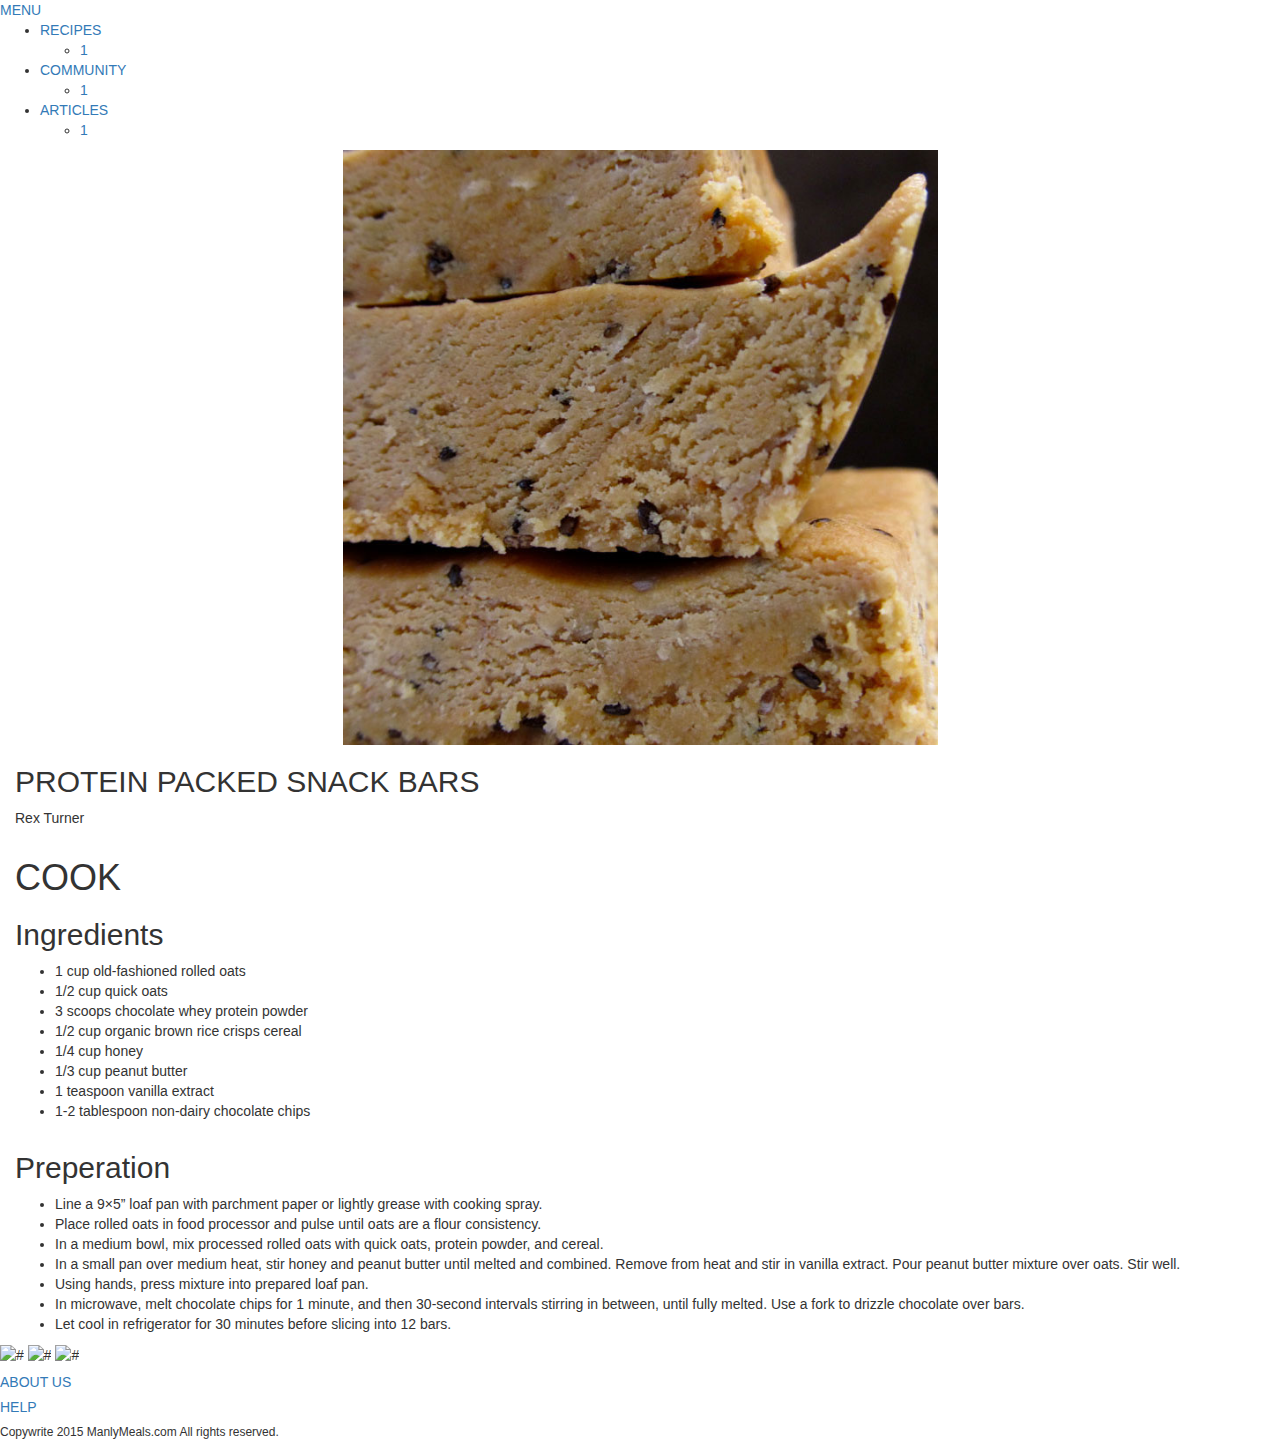
==== protein_bars.html @ 7df1ca2f "html-some_styles" ====
<!DOCTYPE html>
<html lang="en">

<head>
	<!--[if lt IE 9]>
	  <script src="https://oss.maxcdn.com/html5shiv/3.7.2/html5shiv.min.js"></script>
	  <script src="https://oss.maxcdn.com/respond/1.4.2/respond.min.js"></script>
	<endif>-->
	<meta charset="UTF-8">
	<meta http-equiv="X-UA-Compatible" content="IE=edge">
	<meta name="viewport" content="width=device-width, initial-scale=1">
	<title>MANLYMEALS</title>
  <link href="images/#" rel="shortcut icon">
	<link rel="stylesheet" href="https://maxcdn.bootstrapcdn.com/bootstrap/3.3.5/css/bootstrap.min.css">
	<link href="css/stylesheet.css" rel="stylesheet" type="text/css">
</head>

<body>

<header>
	<!--Pattern HTML-->
	<div id="pattern" class="pattern">
	  <!--Begin Pattern HTML-->
	  <a href="#menu" class="menu-link">MENU</a>
	  <nav id="menu" class="menu" role="navigation">
	    <ul class="level-1">
	      <!--Parent #1-->
				<li class="has-subnav">
	        <a href="#">RECIPES</a>
	        <ul class="level-2">
	          <li class="has-subnav">
	            <a href="#">1</a>
	        </ul>
	      </li>

	      <!--Parent #2-->
				<li class="has-subnav">
	        <a href="#">COMMUNITY</a>
	        <ul class="level-2">
	          <li class="has-subnav">
	            <a href="#">1</a>
	        </ul>
	      </li>

	      <!--Parent #3-->
	      <li class="has-subnav">
	        <a href="#">ARTICLES</a>
	        <ul class="level-2">
	          <li class="has-subnav">
	            <a href="#">1</a>
	        </ul>
	      </li>

	    </ul>
	  </nav>
	</div>
	<!--End Pattern HTML-->
</header>

<main>

	<div class="featured">

		<div class="col-xs-12">
			<img class="circle col-xs-offset-3 col-xs-6" src="images/protein_bars_thumbnail.jpg" alt="picture os protein packed snack bars">
		</div>
		<div class="col-xs-12">
			<h2>PROTEIN PACKED SNACK BARS</h2>
			<p>Rex Turner</p>
		</div>

	</div>

	<article class="col-xs-12">

		<h1>COOK</h1>

	<div>
		<h2>Ingredients</h2>
		<ul>
			<li>1 cup old-fashioned rolled oats</li>
			<li>1/2 cup quick oats</li>
			<li>3 scoops chocolate whey protein powder</li>
			<li>1/2 cup organic brown rice crisps cereal</li>
			<li>1/4 cup honey</li>
			<li>1/3 cup peanut butter</li>
			<li>1 teaspoon vanilla extract</li>
			<li>1-2 tablespoon non-dairy chocolate chips</li>
		</ul>
	</div>
	</article>

	<article class="col-xs-12">

	<div>
		<h2>Preperation</h2>
		<ul>
			<li>Line a 9×5” loaf pan with parchment paper or lightly grease with cooking spray.</li>
			<li>Place rolled oats in food processor and pulse until oats are a flour consistency.</li>
			<li>In a medium bowl, mix processed rolled oats with quick oats, protein powder, and cereal.</li>
			<li>In a small pan over medium heat, stir honey and peanut butter until melted and combined. Remove from heat and stir in vanilla extract. Pour peanut butter mixture over oats. Stir well.</li>
			<li>Using hands, press mixture into prepared loaf pan.</li>
			<li>In microwave, melt chocolate chips for 1 minute, and then 30-second intervals stirring in between, until fully melted. Use a fork to drizzle chocolate over bars.</li>
			<li>Let cool in refrigerator for 30 minutes before slicing into 12 bars.</li>
		</ul>
	</div>
	</article>

</main>

<footer>
	<img src="images/#" alt="#">
	<img src="images/#" alt="#">
	<img src="images/#" alt="#">
	<ul class="list-unstyled">
		<li><a href="#"><h5>ABOUT US</h5></a></li>
		<li><a href="#"><h5>HELP</h5></a></li>
	</ul>
	<h6>Copywrite 2015 ManlyMeals.com All rights reserved.</h6>
</footer>

<script src="https://maxcdn.bootstrapcdn.com/bootstrap/3.3.5/js/bootstrap.min.js"></script>
<script src="https://ajax.googleapis.com/ajax/libs/jquery/1.11.3/jquery.min.js"></script>
<script src="https://maxcdn.bootstrapcdn.com/bootstrap/3.3.5/js/bootstrap.min.js"></script>
<script src="menu.js"></script>
<script src="js/bootstrap.min.js"></script>

</body>

</html>
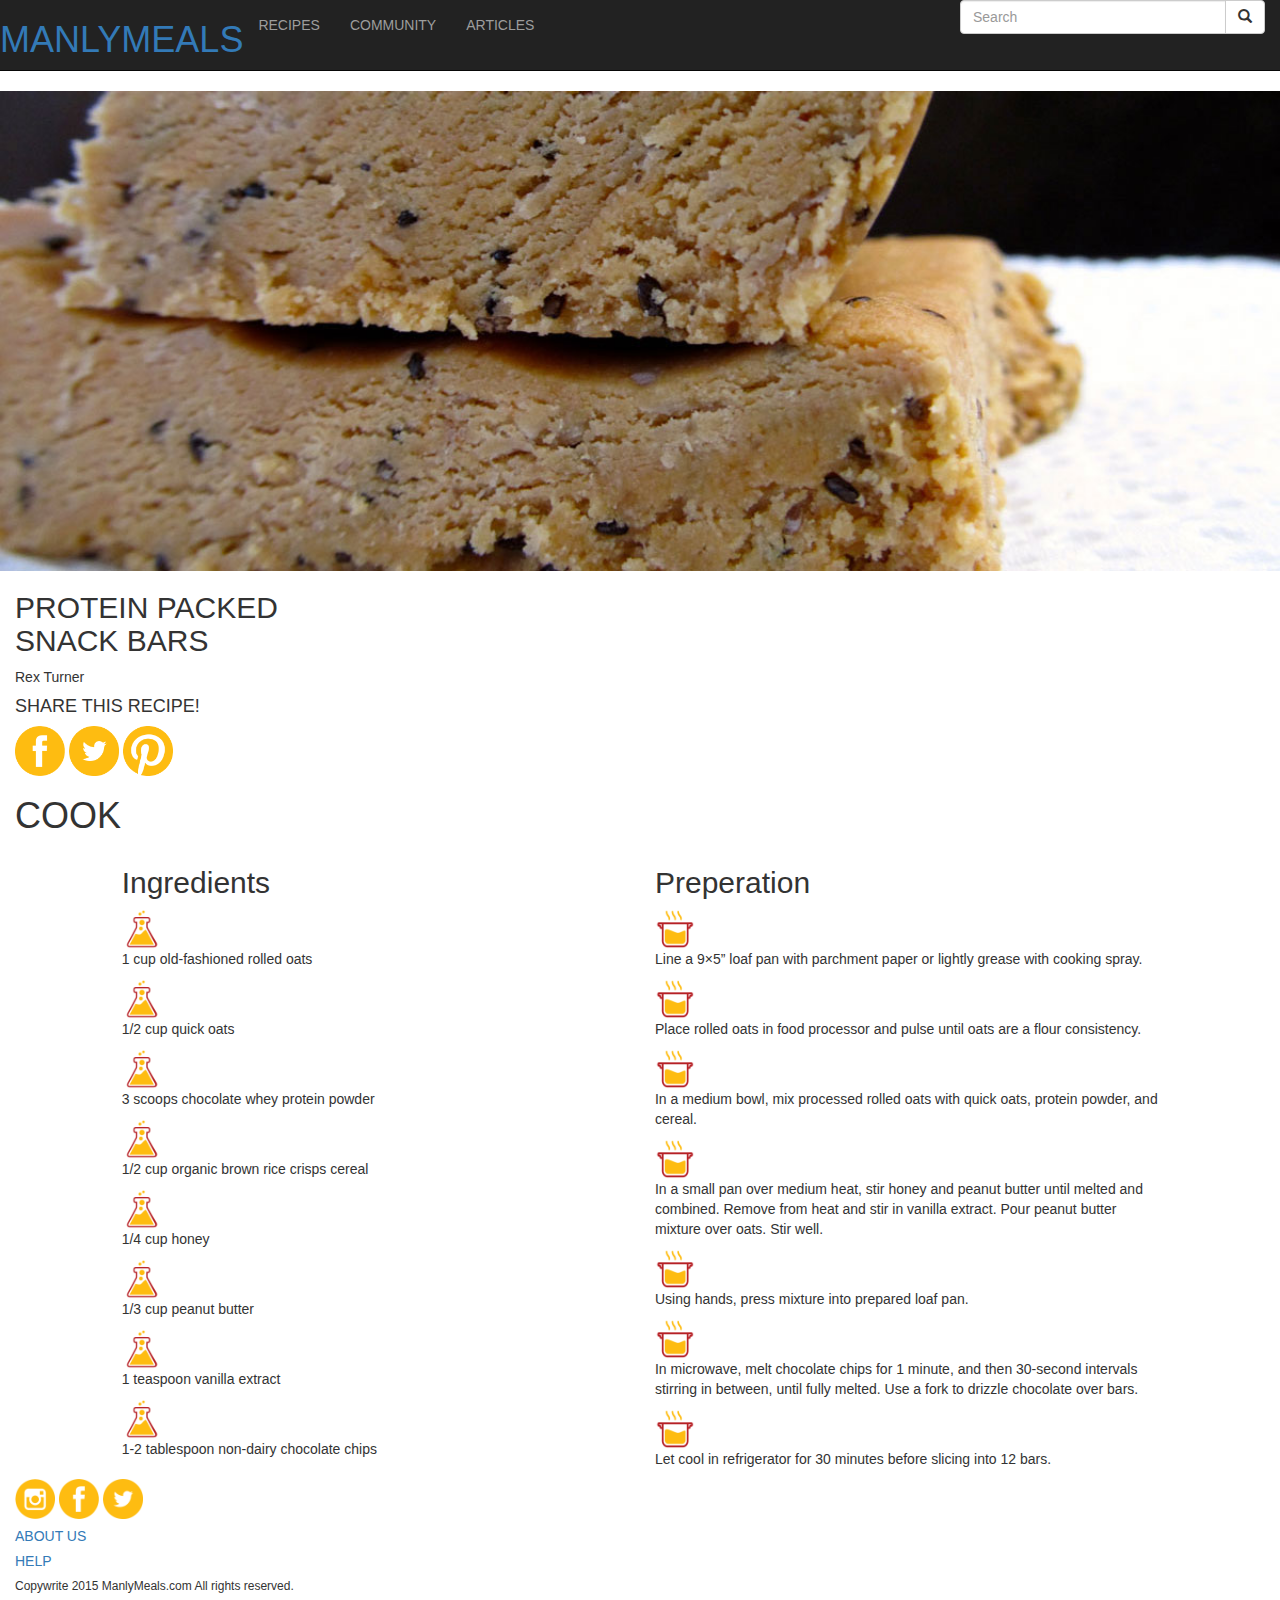
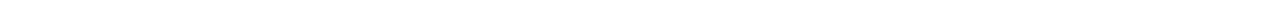
==== commit 7af0e25e: "critique" ====
--- a/protein_bars.html
+++ b/protein_bars.html
@@ -11,6 +11,9 @@
 	<meta name="viewport" content="width=device-width, initial-scale=1">
 	<title>MANLYMEALS</title>
   <link href="images/#" rel="shortcut icon">
+	<link href='https://fonts.googleapis.com/css?family=Oswald' rel='stylesheet' type='text/css'>
+	<link href='https://fonts.googleapis.com/css?family=Alfa+Slab+One' rel='stylesheet' type='text/css'>
+	<link href='https://fonts.googleapis.com/css?family=Roboto+Slab' rel='stylesheet' type='text/css'>
 	<link rel="stylesheet" href="https://maxcdn.bootstrapcdn.com/bootstrap/3.3.5/css/bootstrap.min.css">
 	<link href="css/stylesheet.css" rel="stylesheet" type="text/css">
 </head>
@@ -18,103 +21,103 @@
 <body>
 
 <header>
-	<!--Pattern HTML-->
-	<div id="pattern" class="pattern">
-	  <!--Begin Pattern HTML-->
-	  <a href="#menu" class="menu-link">MENU</a>
-	  <nav id="menu" class="menu" role="navigation">
-	    <ul class="level-1">
-	      <!--Parent #1-->
-				<li class="has-subnav">
-	        <a href="#">RECIPES</a>
-	        <ul class="level-2">
-	          <li class="has-subnav">
-	            <a href="#">1</a>
+	<!--NAVIGATION-->
+	<div class="navbar navbar-inverse navbar-static-top" role="navigation">
+
+	    <div class="navbar-header">
+	        <button type="button" class="navbar-toggle" data-toggle="collapse" data-target=".navbar-ex1-collapse">
+	        	<span class="sr-only">Toggle navigation</span>
+						<img class="burger_nav" src="images/burger_icon.png" alt="Navigation" width="40em">
+	        </button>
+					<h1><a href="index.html" alt="home">MANLYMEALS</a></h1>
+	    </div>
+
+	    <div class="collapse navbar-collapse navbar-ex1-collapse">
+
+					<div class="nav col-xs-12 col-sm-3 col-md-3 pull-right">
+						<form class="navbar-search" role="search">
+							<div class="input-group">
+								<input type="text" class="form-control search-bar" placeholder="Search" name="srch-term" id="srch-term">
+								<div class="input-group-btn">
+									<button class="btn btn-default" type="submit"><i class="glyphicon glyphicon-search"></i></button>
+								</div>
+							</div>
+						</form>
+					</div>
+
+	        <ul class="nav navbar-nav">
+	            <li><a href="recipes.html" class="selected">RECIPES</a></li>
+	            <li><a href="#">COMMUNITY</a></li>
+	            <li><a href="#">ARTICLES</a></li>
 	        </ul>
-	      </li>
 
-	      <!--Parent #2-->
-				<li class="has-subnav">
-	        <a href="#">COMMUNITY</a>
-	        <ul class="level-2">
-	          <li class="has-subnav">
-	            <a href="#">1</a>
-	        </ul>
-	      </li>
-
-	      <!--Parent #3-->
-	      <li class="has-subnav">
-	        <a href="#">ARTICLES</a>
-	        <ul class="level-2">
-	          <li class="has-subnav">
-	            <a href="#">1</a>
-	        </ul>
-	      </li>
-
-	    </ul>
-	  </nav>
+	    </div>
 	</div>
-	<!--End Pattern HTML-->
+	<!--END NAVIGATION-->
 </header>
 
 <main>
 
 	<div class="featured">
 
-		<div class="col-xs-12">
-			<img class="circle col-xs-offset-3 col-xs-6" src="images/protein_bars_thumbnail.jpg" alt="picture os protein packed snack bars">
+		<div>
+			<img src="images/protein_bars.jpg" alt="picture os protein packed snack bars" width="100%">
 		</div>
-		<div class="col-xs-12">
-			<h2>PROTEIN PACKED SNACK BARS</h2>
+		<div class="col-xs-12 recipe">
+			<h2>PROTEIN PACKED<br>SNACK BARS</h2>
 			<p>Rex Turner</p>
+			<h4>SHARE THIS RECIPE!</h4>
+			<img src="images/facebook_icon.png" alt="post to Facebook" width="50em">
+			<img src="images/twitter_icon.png" alt="share with Twitter" width="50em">
+			<img src="images/pinterest_icon.png" alt="share on Piterest" width="50em">
 		</div>
 
 	</div>
 
-	<article class="col-xs-12">
+	<h1 class="featured col-xs-12">COOK</h1>
 
-		<h1>COOK</h1>
+	<article class="col-xs-12 col-sm-offset-1 col-sm-5">
 
 	<div>
 		<h2>Ingredients</h2>
-		<ul>
-			<li>1 cup old-fashioned rolled oats</li>
-			<li>1/2 cup quick oats</li>
-			<li>3 scoops chocolate whey protein powder</li>
-			<li>1/2 cup organic brown rice crisps cereal</li>
-			<li>1/4 cup honey</li>
-			<li>1/3 cup peanut butter</li>
-			<li>1 teaspoon vanilla extract</li>
-			<li>1-2 tablespoon non-dairy chocolate chips</li>
+		<ul class="list-unstyled ingredient_list">
+			<li><img class="ingredient_icon" src="images/ingredient.png" alt="ingredient" width="40em"><p>1 cup old-fashioned rolled oats</p></li>
+			<li><img class="ingredient_icon" src="images/ingredient.png" alt="ingredient" width="40em"><p>1/2 cup quick oats</p></li>
+			<li><img class="ingredient_icon" src="images/ingredient.png" alt="ingredient" width="40em"><p>3 scoops chocolate whey protein powder</p></li>
+			<li><img class="ingredient_icon" src="images/ingredient.png" alt="ingredient" width="40em"><p>1/2 cup organic brown rice crisps cereal</p></li>
+			<li><img class="ingredient_icon" src="images/ingredient.png" alt="ingredient" width="40em"><p>1/4 cup honey</p></li>
+			<li><img class="ingredient_icon" src="images/ingredient.png" alt="ingredient" width="40em"><p>1/3 cup peanut butter</p></li>
+			<li><img class="ingredient_icon" src="images/ingredient.png" alt="ingredient" width="40em"><p>1 teaspoon vanilla extract</p></li>
+			<li><img class="ingredient_icon" src="images/ingredient.png" alt="ingredient" width="40em"><p>1-2 tablespoon non-dairy chocolate chips</p></li>
 		</ul>
 	</div>
 	</article>
 
-	<article class="col-xs-12">
+	<article class="col-xs-12 col-sm-offest-1 col-sm-5">
 
 	<div>
 		<h2>Preperation</h2>
-		<ul>
-			<li>Line a 9×5” loaf pan with parchment paper or lightly grease with cooking spray.</li>
-			<li>Place rolled oats in food processor and pulse until oats are a flour consistency.</li>
-			<li>In a medium bowl, mix processed rolled oats with quick oats, protein powder, and cereal.</li>
-			<li>In a small pan over medium heat, stir honey and peanut butter until melted and combined. Remove from heat and stir in vanilla extract. Pour peanut butter mixture over oats. Stir well.</li>
-			<li>Using hands, press mixture into prepared loaf pan.</li>
-			<li>In microwave, melt chocolate chips for 1 minute, and then 30-second intervals stirring in between, until fully melted. Use a fork to drizzle chocolate over bars.</li>
-			<li>Let cool in refrigerator for 30 minutes before slicing into 12 bars.</li>
+		<ul class="list-unstyled prep_list">
+			<li><img class="prep_icon" src="images/prep.png" alt="preparation" width="40em"><p>Line a 9×5” loaf pan with parchment paper or lightly grease with cooking spray.</p></li>
+			<li><img class="prep_icon" src="images/prep.png" alt="preparation" width="40em"><p>Place rolled oats in food processor and pulse until oats are a flour consistency.</p></li>
+			<li><img class="prep_icon" src="images/prep.png" alt="preparation" width="40em"><p>In a medium bowl, mix processed rolled oats with quick oats, protein powder, and cereal.</p></li>
+			<li><img class="prep_icon" src="images/prep.png" alt="preparation" width="40em"><p>In a small pan over medium heat, stir honey and peanut butter until melted and combined. Remove from heat and stir in vanilla extract. Pour peanut butter mixture over oats. Stir well.</p></li>
+			<li><img class="prep_icon" src="images/prep.png" alt="preparation" width="40em"><p>Using hands, press mixture into prepared loaf pan.</p></li>
+			<li><img class="prep_icon" src="images/prep.png" alt="preparation" width="40em"><p>In microwave, melt chocolate chips for 1 minute, and then 30-second intervals stirring in between, until fully melted. Use a fork to drizzle chocolate over bars.</p></li>
+			<li><img class="prep_icon" src="images/prep.png" alt="preparation" width="40em"><p>Let cool in refrigerator for 30 minutes before slicing into 12 bars.</p></li>
 		</ul>
 	</div>
 	</article>
 
 </main>
 
-<footer>
-	<img src="images/#" alt="#">
-	<img src="images/#" alt="#">
-	<img src="images/#" alt="#">
+<footer class="col-xs-12">
+	<a href="#"><img src="images/instagram_icon.png" alt="link to Instagram page" width="40em"></a>
+	<a href="#"><img src="images/facebook_icon.png" alt="link to Facebook page" width="40em"></a>
+	<a href="#"><img src="images/twitter_icon.png" alt="link to Twitter page" width="40em"></a>
 	<ul class="list-unstyled">
-		<li><a href="#"><h5>ABOUT US</h5></a></li>
-		<li><a href="#"><h5>HELP</h5></a></li>
+		<li><h5><a href="#">ABOUT US</a></h5></li>
+		<li><h5><a href="#">HELP</a></h5></li>
 	</ul>
 	<h6>Copywrite 2015 ManlyMeals.com All rights reserved.</h6>
 </footer>
@@ -122,7 +125,6 @@
 <script src="https://maxcdn.bootstrapcdn.com/bootstrap/3.3.5/js/bootstrap.min.js"></script>
 <script src="https://ajax.googleapis.com/ajax/libs/jquery/1.11.3/jquery.min.js"></script>
 <script src="https://maxcdn.bootstrapcdn.com/bootstrap/3.3.5/js/bootstrap.min.js"></script>
-<script src="menu.js"></script>
 <script src="js/bootstrap.min.js"></script>
 
 </body>
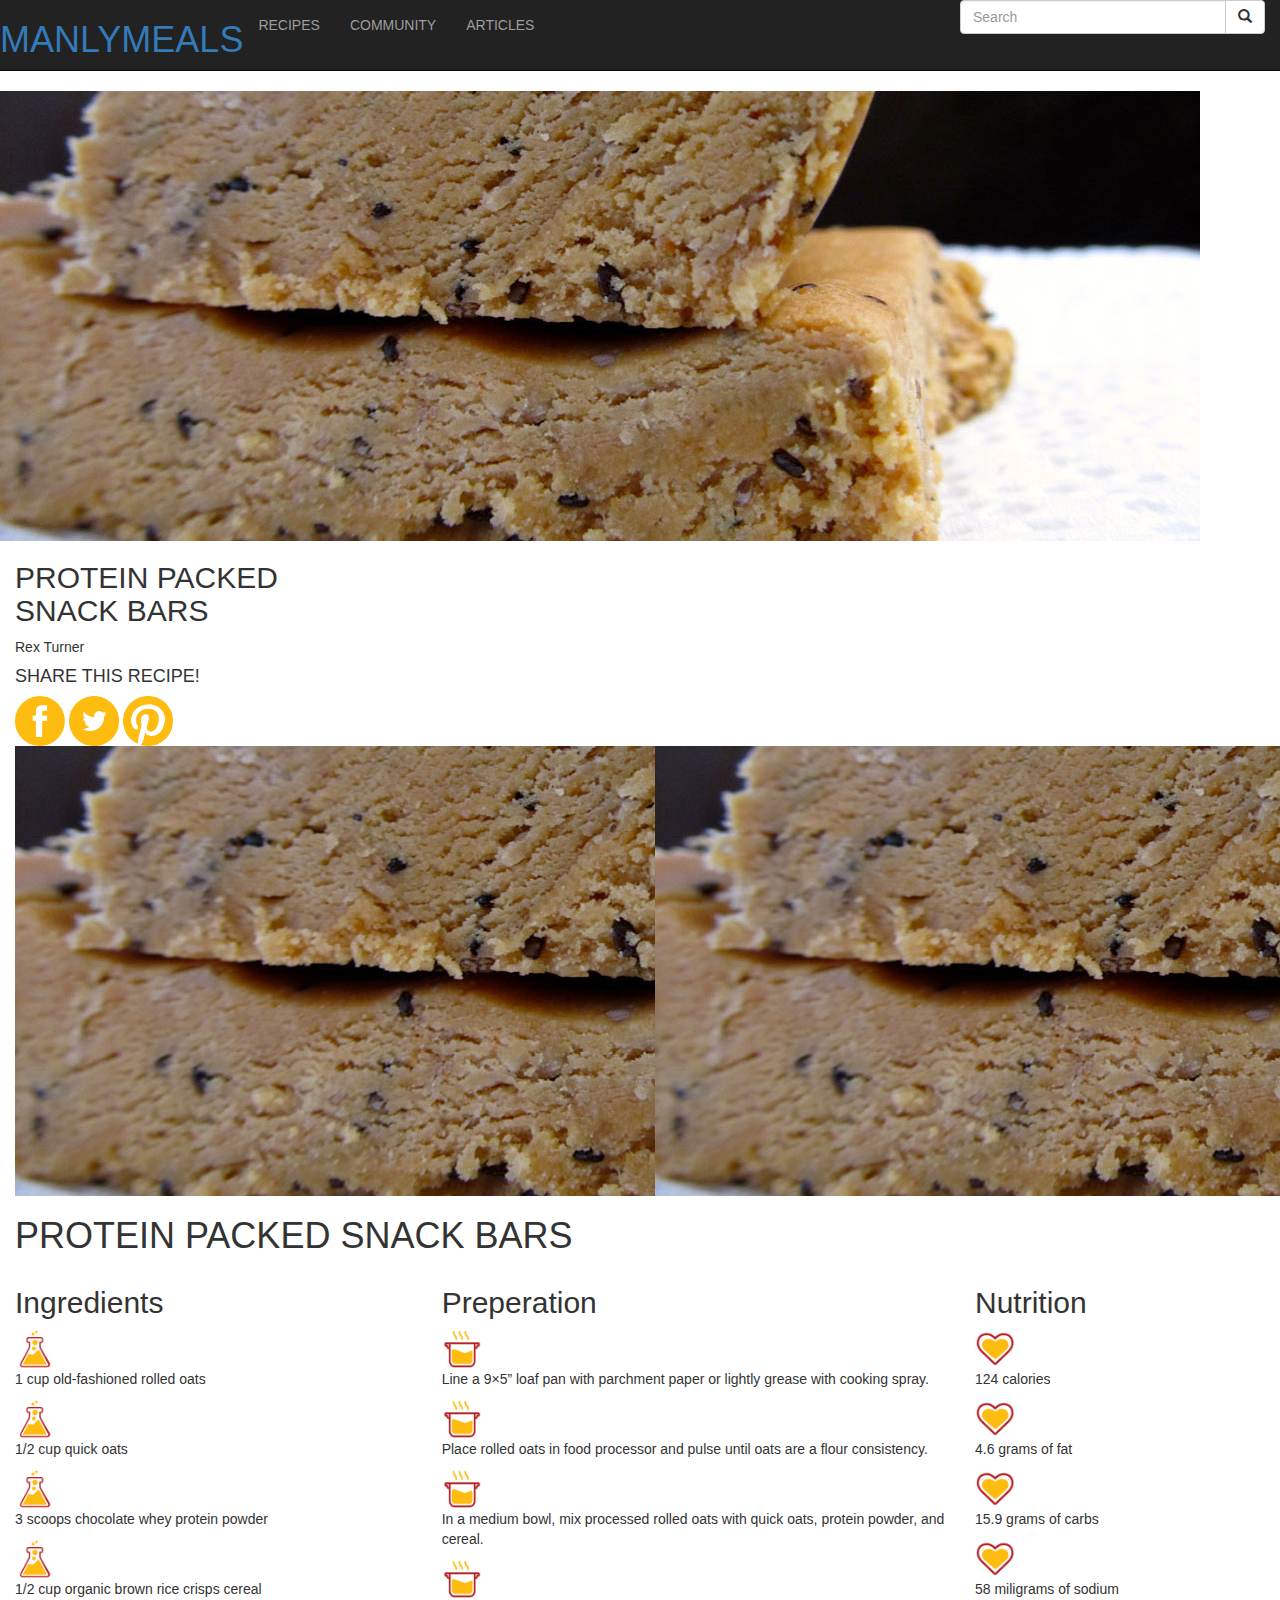
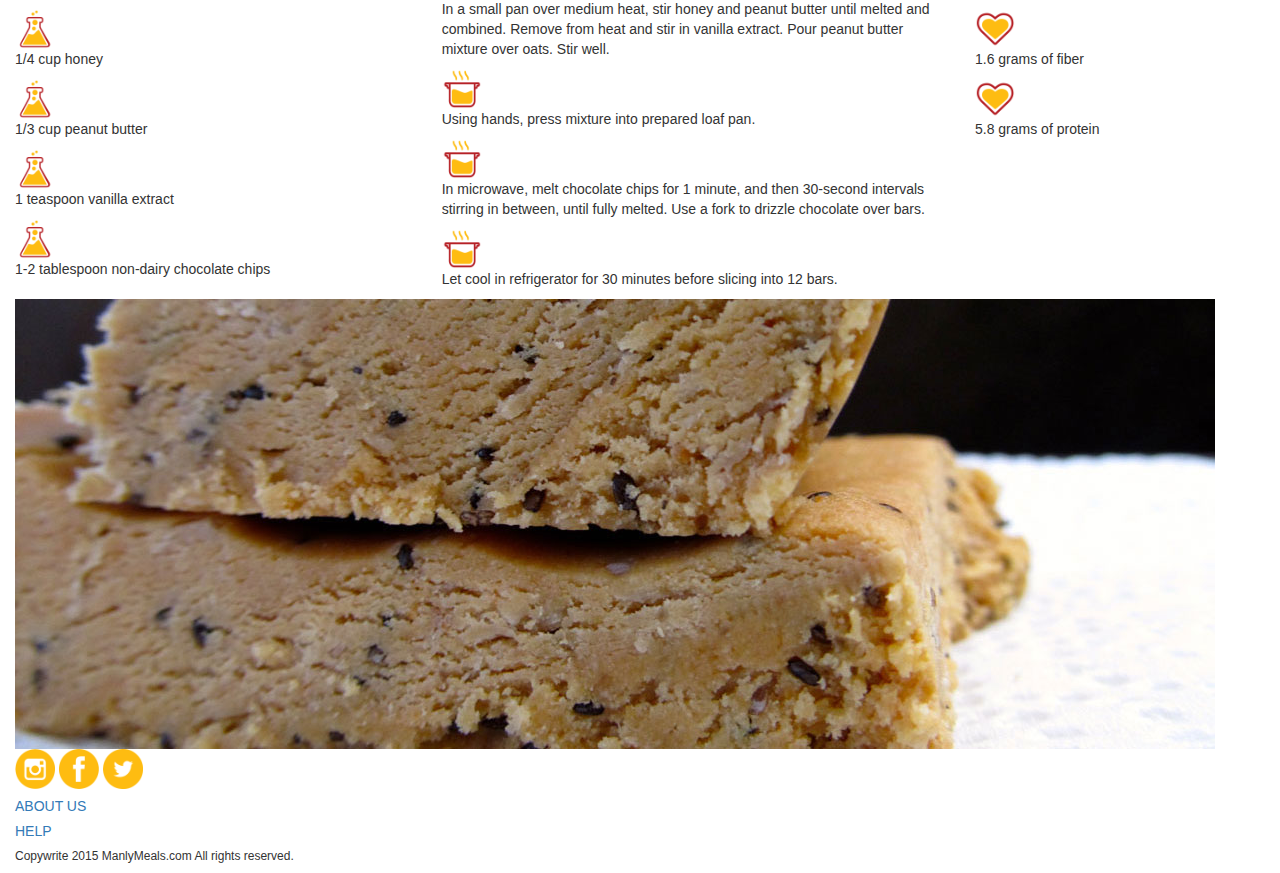
==== commit 657600f8: "validated code" ====
--- a/protein_bars.html
+++ b/protein_bars.html
@@ -27,9 +27,9 @@
 	    <div class="navbar-header">
 	        <button type="button" class="navbar-toggle" data-toggle="collapse" data-target=".navbar-ex1-collapse">
 	        	<span class="sr-only">Toggle navigation</span>
-						<img class="burger_nav" src="images/burger_icon.png" alt="Navigation" width="40em">
+						<img class="burger_nav" src="images/burger_icon.png" alt="navigation" width="40">
 	        </button>
-					<h1><a href="index.html" alt="home">MANLYMEALS</a></h1>
+					<h1><a href="index.html">MANLYMEALS</a></h1>
 	    </div>
 
 	    <div class="collapse navbar-collapse navbar-ex1-collapse">
@@ -60,61 +60,87 @@
 
 	<div class="featured">
 
-		<div>
-			<img src="images/protein_bars.jpg" alt="picture os protein packed snack bars" width="100%">
+		<div class="image">
+			<img src="images/protein_bars.jpg" alt="picture os protein packed snack bars">
 		</div>
 		<div class="col-xs-12 recipe">
 			<h2>PROTEIN PACKED<br>SNACK BARS</h2>
 			<p>Rex Turner</p>
 			<h4>SHARE THIS RECIPE!</h4>
-			<img src="images/facebook_icon.png" alt="post to Facebook" width="50em">
-			<img src="images/twitter_icon.png" alt="share with Twitter" width="50em">
-			<img src="images/pinterest_icon.png" alt="share on Piterest" width="50em">
+			<img src="images/facebook_icon.png" alt="post to Facebook" width="50">
+			<img src="images/twitter_icon.png" alt="share with Twitter" width="50">
+			<img src="images/pinterest_icon.png" alt="share on Piterest" width="50">
 		</div>
 
 	</div>
 
-	<h1 class="featured col-xs-12">COOK</h1>
+<div class="image recipe_images col-xs-12 col-sm-6">
+	<img src="images/protein_bars.jpg" alt="picture of protein packed snack bars">
+</div>
+<div class="image recipe_images col-xs-12 col-sm-6">
+	<img src="images/protein_bars.jpg" alt="picture of protein packed snack bars">
+</div>
 
-	<article class="col-xs-12 col-sm-offset-1 col-sm-5">
+	<h1 class="featured col-xs-12">PROTEIN PACKED SNACK BARS</h1>
+
+	<article class="col-xs-12 col-sm-offset-1 col-sm-5 col-md-offset-0 col-md-4">
 
 	<div>
 		<h2>Ingredients</h2>
 		<ul class="list-unstyled ingredient_list">
-			<li><img class="ingredient_icon" src="images/ingredient.png" alt="ingredient" width="40em"><p>1 cup old-fashioned rolled oats</p></li>
-			<li><img class="ingredient_icon" src="images/ingredient.png" alt="ingredient" width="40em"><p>1/2 cup quick oats</p></li>
-			<li><img class="ingredient_icon" src="images/ingredient.png" alt="ingredient" width="40em"><p>3 scoops chocolate whey protein powder</p></li>
-			<li><img class="ingredient_icon" src="images/ingredient.png" alt="ingredient" width="40em"><p>1/2 cup organic brown rice crisps cereal</p></li>
-			<li><img class="ingredient_icon" src="images/ingredient.png" alt="ingredient" width="40em"><p>1/4 cup honey</p></li>
-			<li><img class="ingredient_icon" src="images/ingredient.png" alt="ingredient" width="40em"><p>1/3 cup peanut butter</p></li>
-			<li><img class="ingredient_icon" src="images/ingredient.png" alt="ingredient" width="40em"><p>1 teaspoon vanilla extract</p></li>
-			<li><img class="ingredient_icon" src="images/ingredient.png" alt="ingredient" width="40em"><p>1-2 tablespoon non-dairy chocolate chips</p></li>
+			<li><img class="ingredient_icon" src="images/ingredient.png" alt="ingredient" width="40"><p>1 cup old-fashioned rolled oats</p></li>
+			<li><img class="ingredient_icon" src="images/ingredient.png" alt="ingredient" width="40"><p>1/2 cup quick oats</p></li>
+			<li><img class="ingredient_icon" src="images/ingredient.png" alt="ingredient" width="40"><p>3 scoops chocolate whey protein powder</p></li>
+			<li><img class="ingredient_icon" src="images/ingredient.png" alt="ingredient" width="40"><p>1/2 cup organic brown rice crisps cereal</p></li>
+			<li><img class="ingredient_icon" src="images/ingredient.png" alt="ingredient" width="40"><p>1/4 cup honey</p></li>
+			<li><img class="ingredient_icon" src="images/ingredient.png" alt="ingredient" width="40"><p>1/3 cup peanut butter</p></li>
+			<li><img class="ingredient_icon" src="images/ingredient.png" alt="ingredient" width="40"><p>1 teaspoon vanilla extract</p></li>
+			<li><img class="ingredient_icon" src="images/ingredient.png" alt="ingredient" width="40"><p>1-2 tablespoon non-dairy chocolate chips</p></li>
 		</ul>
 	</div>
 	</article>
 
-	<article class="col-xs-12 col-sm-offest-1 col-sm-5">
+	<article class="col-xs-12 col-sm-5 col-md-5">
 
 	<div>
 		<h2>Preperation</h2>
 		<ul class="list-unstyled prep_list">
-			<li><img class="prep_icon" src="images/prep.png" alt="preparation" width="40em"><p>Line a 9×5” loaf pan with parchment paper or lightly grease with cooking spray.</p></li>
-			<li><img class="prep_icon" src="images/prep.png" alt="preparation" width="40em"><p>Place rolled oats in food processor and pulse until oats are a flour consistency.</p></li>
-			<li><img class="prep_icon" src="images/prep.png" alt="preparation" width="40em"><p>In a medium bowl, mix processed rolled oats with quick oats, protein powder, and cereal.</p></li>
-			<li><img class="prep_icon" src="images/prep.png" alt="preparation" width="40em"><p>In a small pan over medium heat, stir honey and peanut butter until melted and combined. Remove from heat and stir in vanilla extract. Pour peanut butter mixture over oats. Stir well.</p></li>
-			<li><img class="prep_icon" src="images/prep.png" alt="preparation" width="40em"><p>Using hands, press mixture into prepared loaf pan.</p></li>
-			<li><img class="prep_icon" src="images/prep.png" alt="preparation" width="40em"><p>In microwave, melt chocolate chips for 1 minute, and then 30-second intervals stirring in between, until fully melted. Use a fork to drizzle chocolate over bars.</p></li>
-			<li><img class="prep_icon" src="images/prep.png" alt="preparation" width="40em"><p>Let cool in refrigerator for 30 minutes before slicing into 12 bars.</p></li>
+			<li><img class="prep_icon" src="images/prep.png" alt="preparation" width="40"><p>Line a 9×5” loaf pan with parchment paper or lightly grease with cooking spray.</p></li>
+			<li><img class="prep_icon" src="images/prep.png" alt="preparation" width="40"><p>Place rolled oats in food processor and pulse until oats are a flour consistency.</p></li>
+			<li><img class="prep_icon" src="images/prep.png" alt="preparation" width="40"><p>In a medium bowl, mix processed rolled oats with quick oats, protein powder, and cereal.</p></li>
+			<li><img class="prep_icon" src="images/prep.png" alt="preparation" width="40"><p>In a small pan over medium heat, stir honey and peanut butter until melted and combined. Remove from heat and stir in vanilla extract. Pour peanut butter mixture over oats. Stir well.</p></li>
+			<li><img class="prep_icon" src="images/prep.png" alt="preparation" width="40"><p>Using hands, press mixture into prepared loaf pan.</p></li>
+			<li><img class="prep_icon" src="images/prep.png" alt="preparation" width="40"><p>In microwave, melt chocolate chips for 1 minute, and then 30-second intervals stirring in between, until fully melted. Use a fork to drizzle chocolate over bars.</p></li>
+			<li><img class="prep_icon" src="images/prep.png" alt="preparation" width="40"><p>Let cool in refrigerator for 30 minutes before slicing into 12 bars.</p></li>
 		</ul>
 	</div>
 	</article>
 
+	<article class="col-xs-12 col-sm-offset-1 col-sm-5 col-md-offset-0 col-md-3">
+
+	<div>
+		<h2>Nutrition</h2>
+		<ul class="list-unstyled ingredient_list">
+			<li><img class="ingredient_icon" src="images/nutrition_icon.png" alt="nutrional fact" width="40"><p>124 calories</p></li>
+			<li><img class="ingredient_icon" src="images/nutrition_icon.png" alt="nutrional fact" width="40"><p>4.6 grams of fat</p></li>
+			<li><img class="ingredient_icon" src="images/nutrition_icon.png" alt="nutrional fact" width="40"><p>15.9 grams of carbs</p></li>
+			<li><img class="ingredient_icon" src="images/nutrition_icon.png" alt="nutrional fact" width="40"><p>58 miligrams of sodium</p></li>
+			<li><img class="ingredient_icon" src="images/nutrition_icon.png" alt="nutrional fact" width="40"><p>1.6 grams of fiber</p></li>
+			<li><img class="ingredient_icon" src="images/nutrition_icon.png" alt="nutrional fact" width="40"><p>5.8 grams of protein</p></li>
+		</ul>
+	</div>
+	</article>
+
+	<div class="image recipe_images col-xs-12 col-sm-6 col-md-12">
+		<img src="images/protein_bars.jpg" alt="picture of protein packed snack bars">
+	</div>
+
 </main>
 
 <footer class="col-xs-12">
-	<a href="#"><img src="images/instagram_icon.png" alt="link to Instagram page" width="40em"></a>
-	<a href="#"><img src="images/facebook_icon.png" alt="link to Facebook page" width="40em"></a>
-	<a href="#"><img src="images/twitter_icon.png" alt="link to Twitter page" width="40em"></a>
+	<a href="#"><img src="images/instagram_icon.png" alt="link to Instagram page" width="40"></a>
+	<a href="#"><img src="images/facebook_icon.png" alt="link to Facebook page" width="40"></a>
+	<a href="#"><img src="images/twitter_icon.png" alt="link to Twitter page" width="40"></a>
 	<ul class="list-unstyled">
 		<li><h5><a href="#">ABOUT US</a></h5></li>
 		<li><h5><a href="#">HELP</a></h5></li>
@@ -122,10 +148,8 @@
 	<h6>Copywrite 2015 ManlyMeals.com All rights reserved.</h6>
 </footer>
 
-<script src="https://maxcdn.bootstrapcdn.com/bootstrap/3.3.5/js/bootstrap.min.js"></script>
 <script src="https://ajax.googleapis.com/ajax/libs/jquery/1.11.3/jquery.min.js"></script>
 <script src="https://maxcdn.bootstrapcdn.com/bootstrap/3.3.5/js/bootstrap.min.js"></script>
-<script src="js/bootstrap.min.js"></script>
 
 </body>
 
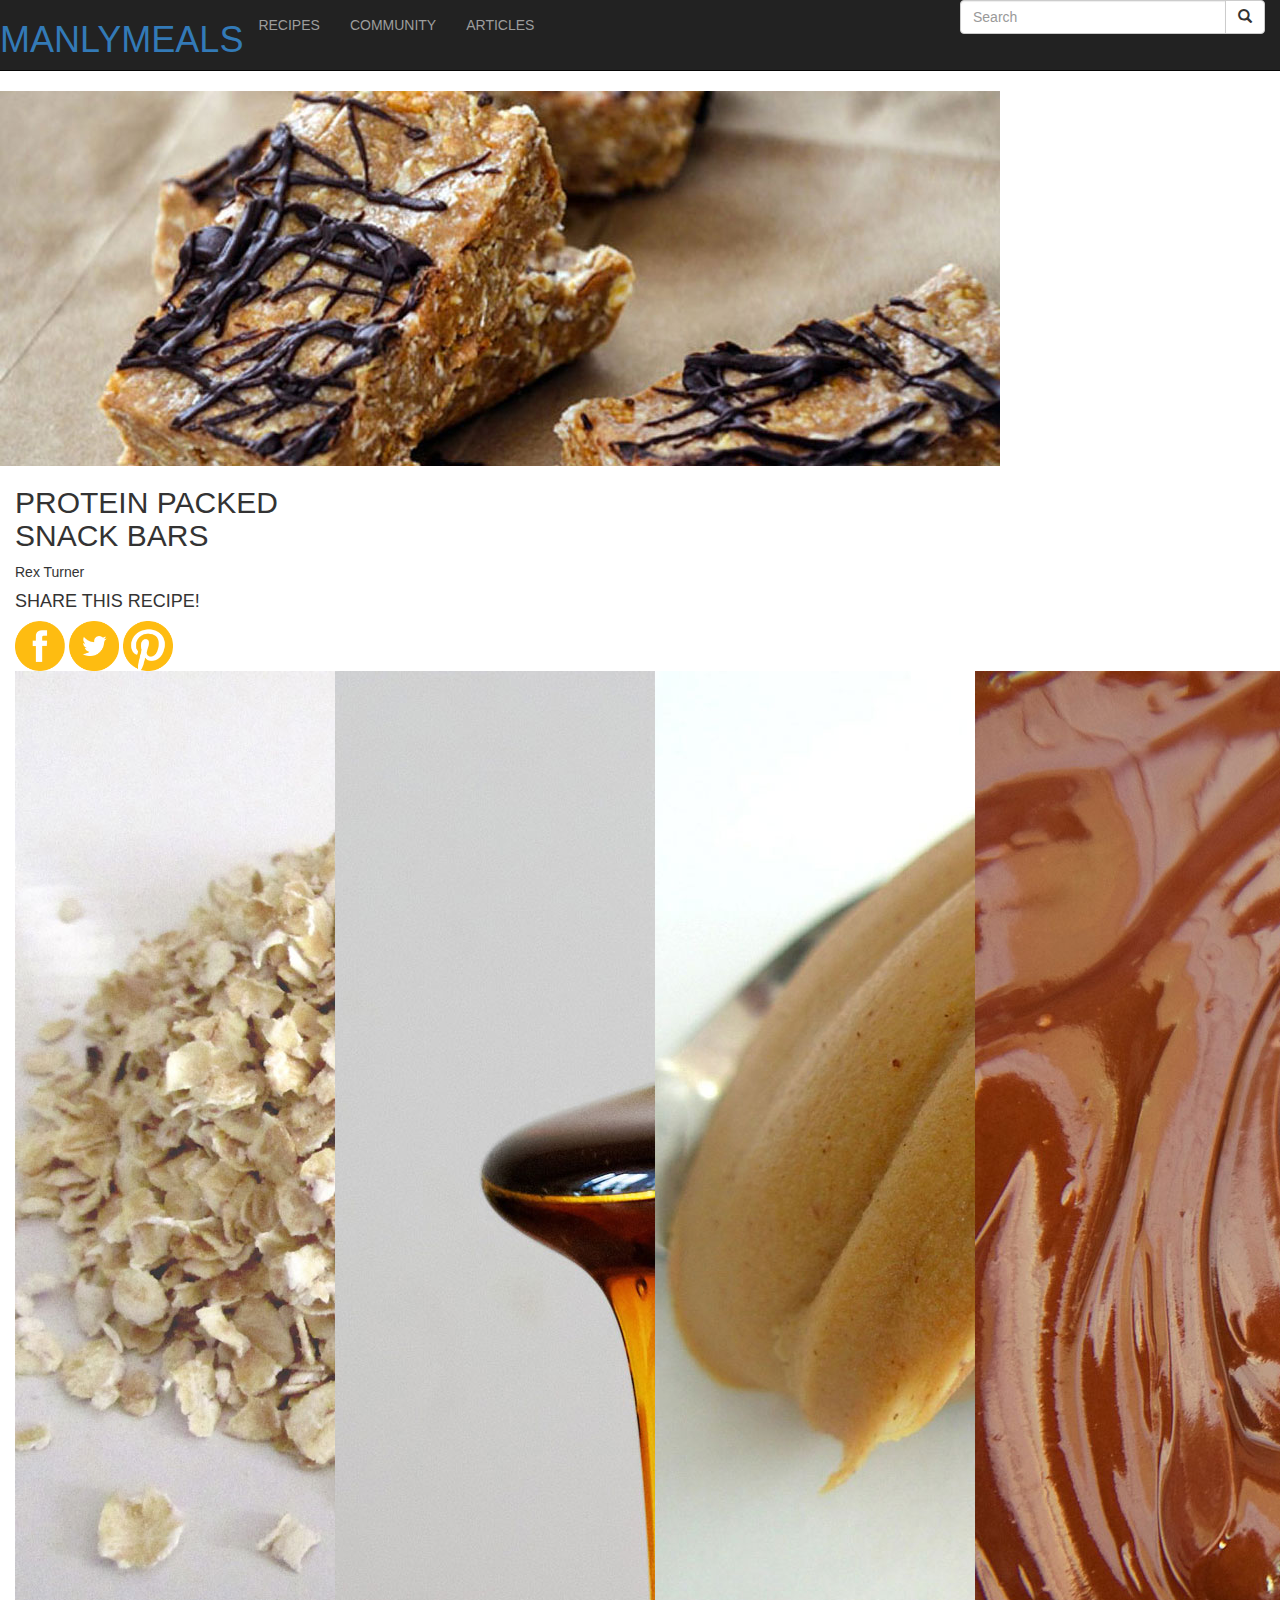
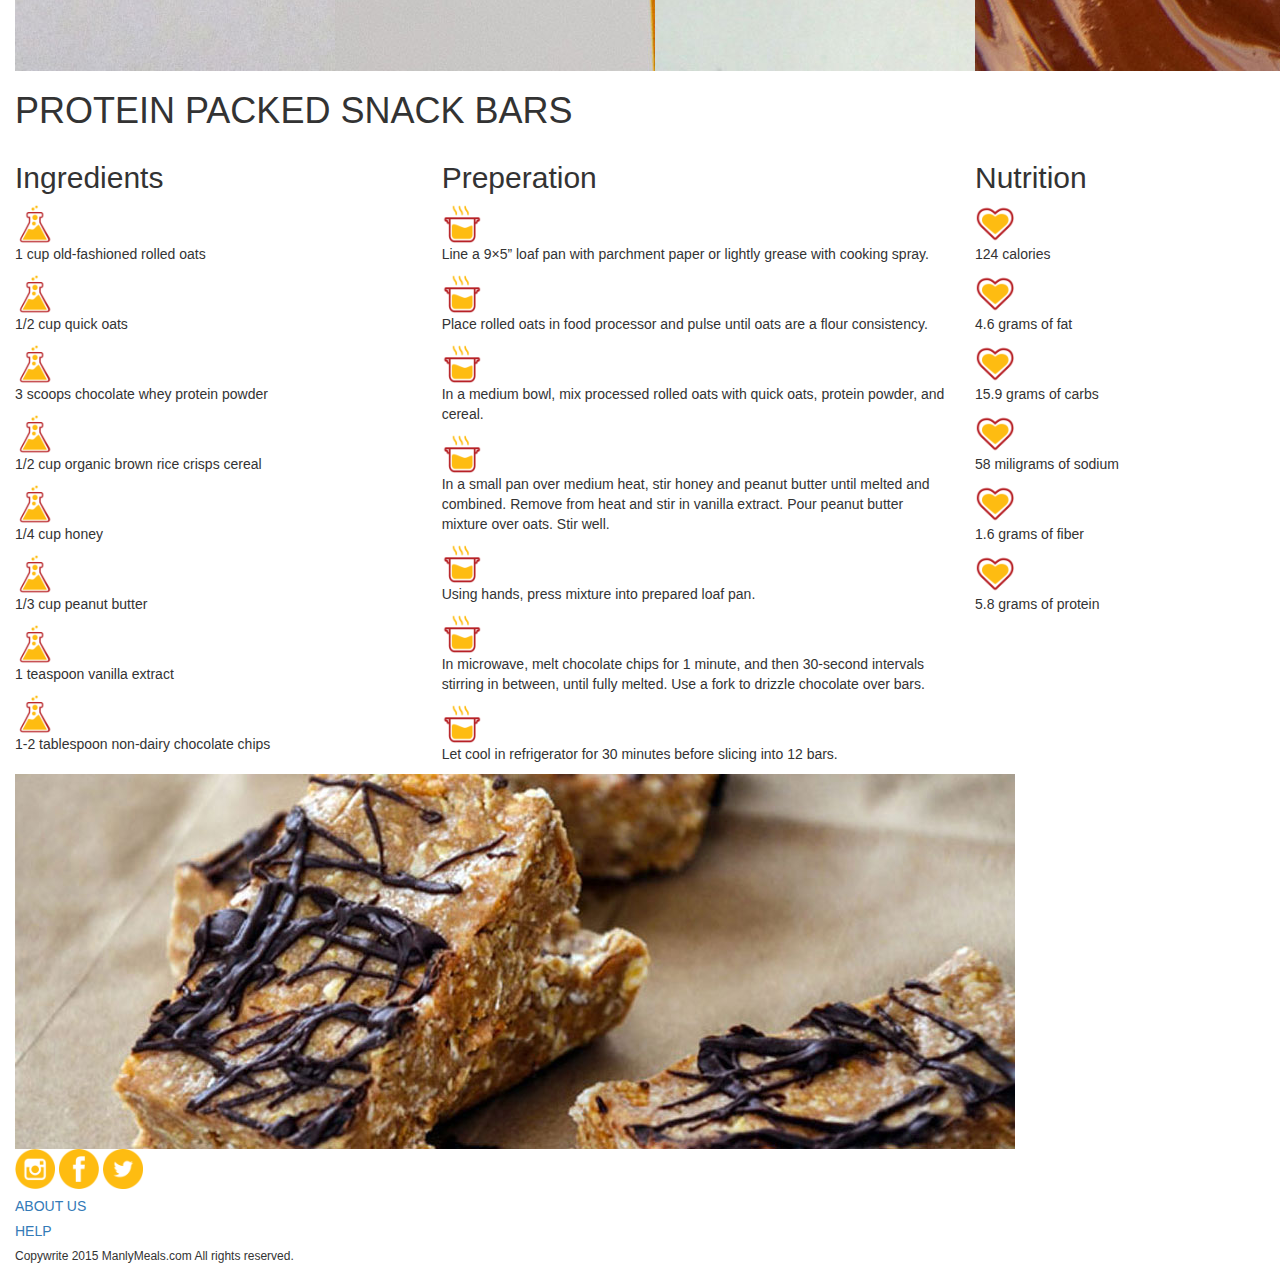
==== commit f7d59287: "pictures and code tweaks" ====
--- a/protein_bars.html
+++ b/protein_bars.html
@@ -74,11 +74,17 @@
 
 	</div>
 
-<div class="image recipe_images col-xs-12 col-sm-6">
-	<img src="images/protein_bars.jpg" alt="picture of protein packed snack bars">
+<div class="image recipe_images col-xs-6 col-sm-6 col-md-3">
+	<img src="images/oatmeal.jpg" alt="picture of protein packed snack bars">
 </div>
-<div class="image recipe_images col-xs-12 col-sm-6">
-	<img src="images/protein_bars.jpg" alt="picture of protein packed snack bars">
+<div class="image recipe_images col-xs-6 col-sm-6 col-md-3">
+	<img src="images/honey.jpg" alt="picture of protein packed snack bars">
+</div>
+<div class="image recipe_images col-xs-6 col-sm-6 col-md-3">
+	<img src="images/peanut_butter.jpg" alt="picture of protein packed snack bars">
+</div>
+<div class="image recipe_images col-xs-6 col-sm-6 col-md-3">
+	<img src="images/chocolate.jpg" alt="picture of protein packed snack bars">
 </div>
 
 	<h1 class="featured col-xs-12">PROTEIN PACKED SNACK BARS</h1>
